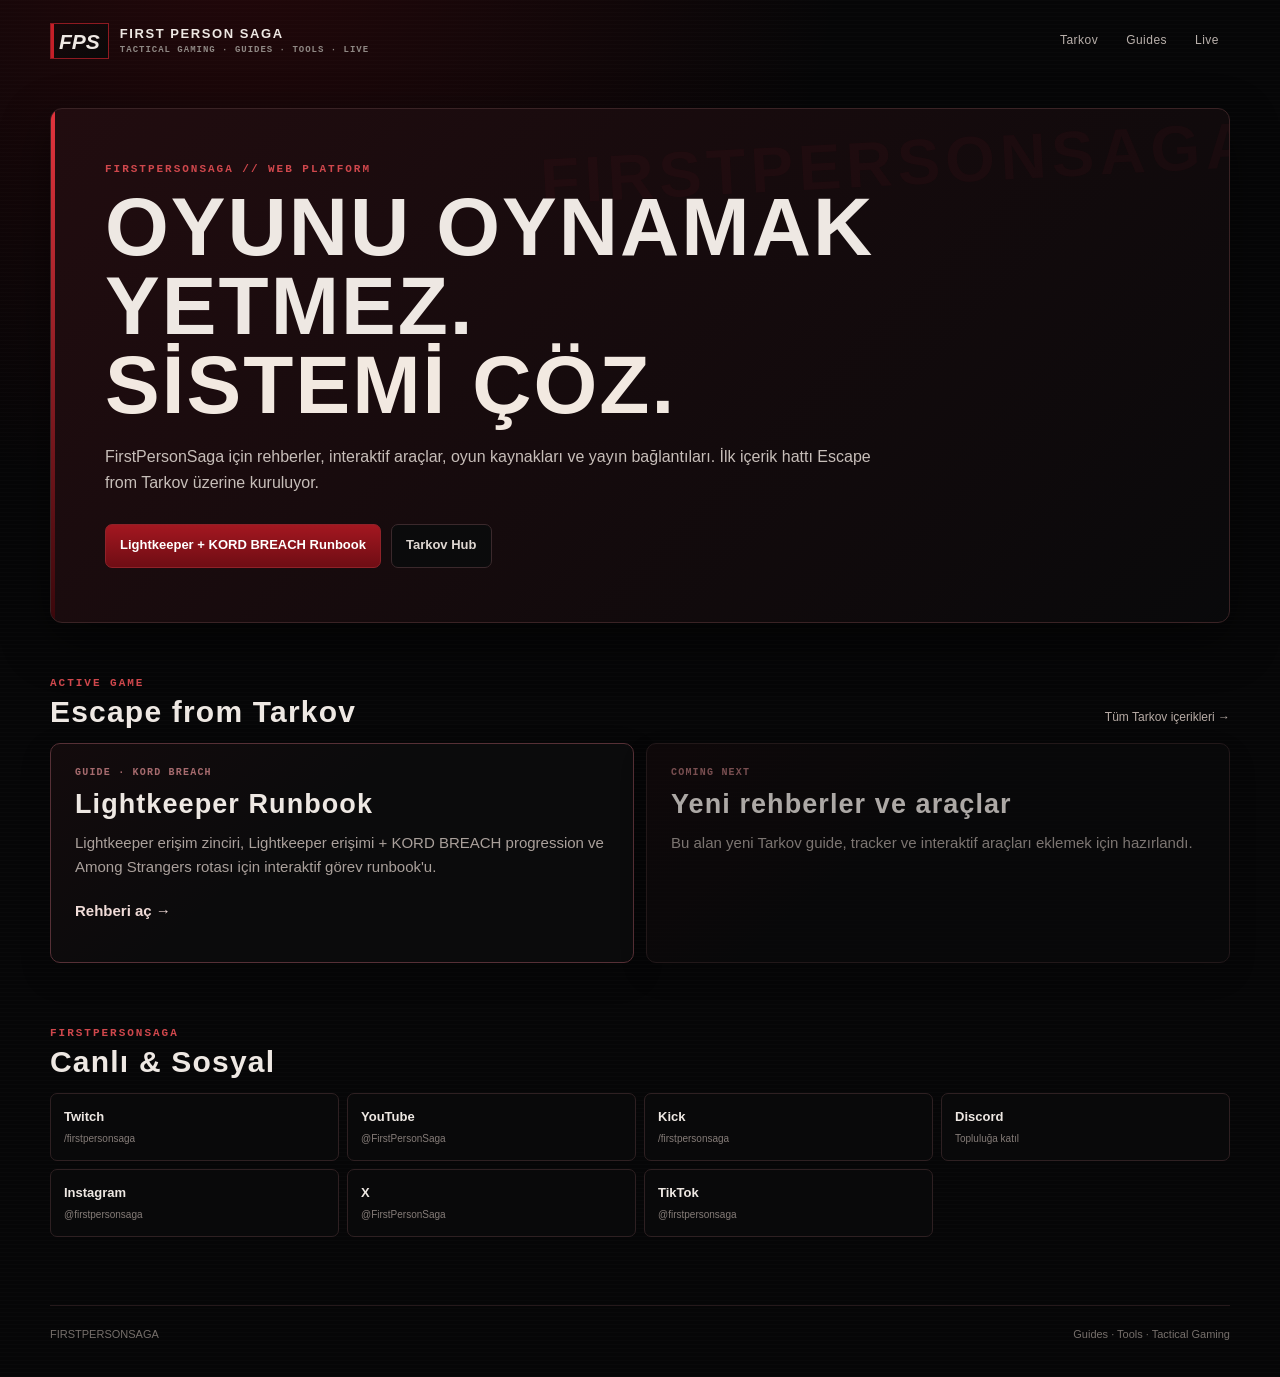
==== index.html @ 28909b8b "Initial FirstPersonSaga web platform Add homepage, Tarkov hub, guide structure, Vercel configuration" ====
<!DOCTYPE html>
<html lang="tr">
<head>
  <meta charset="utf-8">
  <meta name="viewport" content="width=device-width, initial-scale=1">
  <meta name="theme-color" content="#070708">
  <meta name="description" content="FirstPersonSaga — tactical gaming, rehberler, araçlar ve canlı yayınlar.">
  <title>FirstPersonSaga</title>
  <link rel="icon" href="/assets/images/favicon.svg" type="image/svg+xml">
  <link rel="stylesheet" href="/assets/css/site.css">
</head>
<body>
  <div class="noise" aria-hidden="true"></div>

  <header class="site-header">
    <a class="brand" href="/" aria-label="FirstPersonSaga ana sayfa">
      <span class="brand-mark">FPS</span>
      <span class="brand-copy">
        <strong>FIRST PERSON SAGA</strong>
        <small>TACTICAL GAMING · GUIDES · TOOLS · LIVE</small>
      </span>
    </a>

    <nav class="nav" aria-label="Ana menü">
      <a href="/tarkov/">Tarkov</a>
      <a href="/tarkov/guides/">Guides</a>
      <a href="#live">Live</a>
    </nav>
  </header>

  <main>
    <section class="hero">
      <div class="eyebrow">FIRSTPERSONSAGA // WEB PLATFORM</div>
      <h1>OYUNU OYNAMAK YETMEZ.<br><span>SİSTEMİ ÇÖZ.</span></h1>
      <p class="lede">
        FirstPersonSaga için rehberler, interaktif araçlar, oyun kaynakları ve yayın bağlantıları.
        İlk içerik hattı Escape from Tarkov üzerine kuruluyor.
      </p>

      <div class="hero-actions">
        <a class="btn primary" href="/tarkov/guides/lightkeeper-kord-breach">Lightkeeper + KORD BREACH Runbook</a>
        <a class="btn" href="/tarkov/">Tarkov Hub</a>
      </div>
    </section>

    <section class="section">
      <div class="section-head">
        <div>
          <div class="eyebrow">ACTIVE GAME</div>
          <h2>Escape from Tarkov</h2>
        </div>
        <a class="text-link" href="/tarkov/">Tüm Tarkov içerikleri →</a>
      </div>

      <div class="cards">
        <article class="card featured">
          <div class="card-kicker">GUIDE · KORD BREACH</div>
          <h3>Lightkeeper Runbook</h3>
          <p>
            Lightkeeper erişim zinciri, Lightkeeper erişimi + KORD BREACH progression ve Among Strangers rotası için
            interaktif görev runbook'u.
          </p>
          <a class="card-link" href="/tarkov/guides/lightkeeper-kord-breach">Rehberi aç →</a>
        </article>

        <article class="card muted-card">
          <div class="card-kicker">COMING NEXT</div>
          <h3>Yeni rehberler ve araçlar</h3>
          <p>
            Bu alan yeni Tarkov guide, tracker ve interaktif araçları eklemek için hazırlandı.
          </p>
        </article>
      </div>
    </section>

    <section class="section" id="live">
      <div class="section-head">
        <div>
          <div class="eyebrow">FIRSTPERSONSAGA</div>
          <h2>Canlı & Sosyal</h2>
        </div>
      </div>

      <div class="social-grid">
        <a href="https://www.twitch.tv/firstpersonsaga" target="_blank" rel="noopener"><b>Twitch</b><span>/firstpersonsaga</span></a>
        <a href="https://www.youtube.com/@FirstPersonSaga" target="_blank" rel="noopener"><b>YouTube</b><span>@FirstPersonSaga</span></a>
        <a href="https://kick.com/firstpersonsaga" target="_blank" rel="noopener"><b>Kick</b><span>/firstpersonsaga</span></a>
        <a href="https://discord.gg/invite/XKsRKC3hSW" target="_blank" rel="noopener"><b>Discord</b><span>Topluluğa katıl</span></a>
        <a href="https://www.instagram.com/firstpersonsaga/" target="_blank" rel="noopener"><b>Instagram</b><span>@firstpersonsaga</span></a>
        <a href="https://x.com/FirstPersonSaga" target="_blank" rel="noopener"><b>X</b><span>@FirstPersonSaga</span></a>
        <a href="https://www.tiktok.com/@firstpersonsaga" target="_blank" rel="noopener"><b>TikTok</b><span>@firstpersonsaga</span></a>
      </div>
    </section>
  </main>

  <footer class="site-footer">
    <span>FIRSTPERSONSAGA</span>
    <span>Guides · Tools · Tactical Gaming</span>
  </footer>
</body>
</html>
---- assets/css/site.css ----
:root{
  --bg:#060607;
  --panel:#0d0d0f;
  --panel2:#121013;
  --line:#312124;
  --line-hot:#6e252b;
  --text:#eee8e3;
  --muted:#9f9692;
  --red:#c51f28;
  --red-hot:#e3343d;
  --red-deep:#39070b;
  --shadow:0 18px 50px rgba(0,0,0,.48);
}

*{box-sizing:border-box}
html{scroll-behavior:smooth}
body{
  margin:0;
  min-height:100vh;
  color:var(--text);
  background:
    radial-gradient(circle at 18% -8%,rgba(145,12,21,.22),transparent 34%),
    linear-gradient(rgba(255,255,255,.012) 1px,transparent 1px),
    var(--bg);
  background-size:auto,100% 4px,auto;
  font:15px/1.6 "Bahnschrift","Segoe UI",Arial,sans-serif;
}
a{color:inherit}
.noise{
  position:fixed;
  inset:0;
  pointer-events:none;
  opacity:.07;
  background:repeating-linear-gradient(115deg,transparent 0 18px,rgba(255,255,255,.025) 18px 19px);
}

.site-header,
main,
.site-footer{
  width:min(1180px,calc(100% - 32px));
  margin-inline:auto;
}

.site-header{
  min-height:82px;
  display:flex;
  align-items:center;
  justify-content:space-between;
  gap:24px;
}

.brand{
  display:flex;
  align-items:center;
  gap:11px;
  text-decoration:none;
}
.brand-mark{
  display:grid;
  place-items:center;
  min-width:50px;
  height:36px;
  padding:0 8px;
  border:1px solid #8e1a21;
  background:linear-gradient(145deg,#18080a,#090909);
  box-shadow:inset 3px 0 var(--red);
  font:900 italic 21px/1 Impact,"Arial Narrow",sans-serif;
}
.brand-copy{
  display:flex;
  flex-direction:column;
  line-height:1.04;
}
.brand-copy strong{font-size:13px;letter-spacing:.12em}
.brand-copy small{
  margin-top:5px;
  color:#8f8884;
  font:700 9px/1 ui-monospace,Consolas,monospace;
  letter-spacing:.11em;
}

.nav{
  display:flex;
  align-items:center;
  gap:6px;
  flex-wrap:wrap;
}
.nav a{
  padding:8px 10px;
  color:#b9b0ab;
  text-decoration:none;
  border:1px solid transparent;
  border-radius:6px;
  font-size:12px;
  letter-spacing:.04em;
}
.nav a:hover,.nav a.active{
  border-color:#45272a;
  background:#0d090a;
  color:#fff;
}

.hero{
  position:relative;
  overflow:hidden;
  margin-top:26px;
  min-height:510px;
  display:flex;
  flex-direction:column;
  justify-content:center;
  padding:54px;
  border:1px solid #3a2325;
  border-radius:12px;
  background:
    linear-gradient(135deg,rgba(126,9,17,.18),rgba(0,0,0,.30)),
    var(--panel);
  box-shadow:var(--shadow);
}
.hero:before{
  content:"";
  position:absolute;
  left:0;top:0;bottom:0;
  width:4px;
  background:linear-gradient(var(--red-hot),var(--red-deep));
}
.hero:after{
  content:"FIRSTPERSONSAGA";
  position:absolute;
  right:-28px;
  top:22px;
  color:rgba(227,52,61,.045);
  font:900 64px/1 Impact,"Arial Narrow",sans-serif;
  letter-spacing:.08em;
  transform:rotate(-3deg);
}
.hero.compact{
  min-height:330px;
  padding-block:44px;
}
.eyebrow{
  position:relative;
  z-index:1;
  color:#cf474c;
  font:700 11px/1.2 ui-monospace,Consolas,monospace;
  letter-spacing:.18em;
}
h1,h2,h3{margin:0}
h1{
  position:relative;
  z-index:1;
  max-width:1000px;
  margin-top:12px;
  font:900 clamp(38px,7vw,82px)/.96 Impact,"Arial Narrow",sans-serif;
  letter-spacing:.025em;
}
h1 span{color:#f2e9e1}
.lede{
  position:relative;
  z-index:1;
  max-width:790px;
  margin:20px 0 0;
  color:#c7beb9;
  font-size:16px;
}
.hero-actions{
  position:relative;
  z-index:1;
  display:flex;
  gap:10px;
  flex-wrap:wrap;
  margin-top:28px;
}
.btn{
  display:inline-flex;
  align-items:center;
  justify-content:center;
  min-height:44px;
  padding:10px 14px;
  border:1px solid #3b292c;
  border-radius:7px;
  background:#0b0b0c;
  color:#ded6d1;
  text-decoration:none;
  font-weight:700;
  font-size:13px;
}
.btn:hover{border-color:#8a2b31;color:#fff}
.btn.primary{
  border-color:#8f2229;
  background:linear-gradient(180deg,#a31720,#6f0d14);
  color:#fff;
}

.section{padding:54px 0 10px}
.section-head{
  display:flex;
  align-items:flex-end;
  justify-content:space-between;
  gap:18px;
  margin-bottom:16px;
}
.section h2{
  margin-top:7px;
  font:900 30px/1 Impact,"Arial Narrow",sans-serif;
  letter-spacing:.04em;
}
.text-link{
  color:#b7aba5;
  text-decoration:none;
  font-size:12px;
}
.text-link:hover{color:#fff}

.cards{
  display:grid;
  grid-template-columns:repeat(2,minmax(0,1fr));
  gap:12px;
}
.card{
  min-height:220px;
  padding:24px;
  border:1px solid #2e2022;
  border-radius:10px;
  background:linear-gradient(140deg,rgba(116,11,17,.08),transparent 42%),#0b0b0c;
  box-shadow:0 12px 30px rgba(0,0,0,.22);
}
.card.featured{border-color:#563036}
.card-kicker{
  color:#a66b6e;
  font:700 10px/1 ui-monospace,Consolas,monospace;
  letter-spacing:.12em;
}
.card h3{
  margin-top:13px;
  font:900 27px/1 Impact,"Arial Narrow",sans-serif;
  letter-spacing:.04em;
}
.card p{
  max-width:600px;
  margin:13px 0 20px;
  color:#aaa09b;
}
.card-link{
  color:#f0dcd8;
  text-decoration:none;
  font-weight:700;
}
.card-link:hover{color:#ff787e}
.muted-card{opacity:.72}

.social-grid{
  display:grid;
  grid-template-columns:repeat(4,minmax(0,1fr));
  gap:8px;
}
.social-grid a{
  display:flex;
  flex-direction:column;
  gap:3px;
  padding:13px;
  border:1px solid #2e2022;
  border-radius:7px;
  background:#09090a;
  text-decoration:none;
}
.social-grid a:hover{border-color:#8c272e}
.social-grid b{font-size:13px}
.social-grid span{color:#857c78;font-size:10px}

.site-footer{
  display:flex;
  justify-content:space-between;
  gap:20px;
  margin-top:58px;
  padding:20px 0 34px;
  border-top:1px solid #25191b;
  color:#766f6b;
  font-size:11px;
}
.site-footer a{color:#998f89;text-decoration:none}

@media(max-width:800px){
  .site-header{align-items:flex-start;padding-top:18px;flex-direction:column}
  .nav{width:100%}
  .hero{min-height:430px;padding:32px 24px}
  .hero:after{font-size:40px}
  .cards{grid-template-columns:1fr}
  .social-grid{grid-template-columns:repeat(2,minmax(0,1fr))}
}

@media(max-width:500px){
  .site-header,main,.site-footer{width:min(100% - 20px,1180px)}
  .brand-copy small{display:none}
  .hero{margin-top:18px;padding:26px 18px;min-height:390px}
  h1{font-size:clamp(36px,13vw,60px)}
  .lede{font-size:14px}
  .section{padding-top:38px}
  .section-head{display:block}
  .text-link{display:inline-block;margin-top:10px}
  .social-grid{grid-template-columns:1fr 1fr}
  .site-footer{flex-direction:column}
}

@media(max-width:360px){
  .social-grid{grid-template-columns:1fr}
}
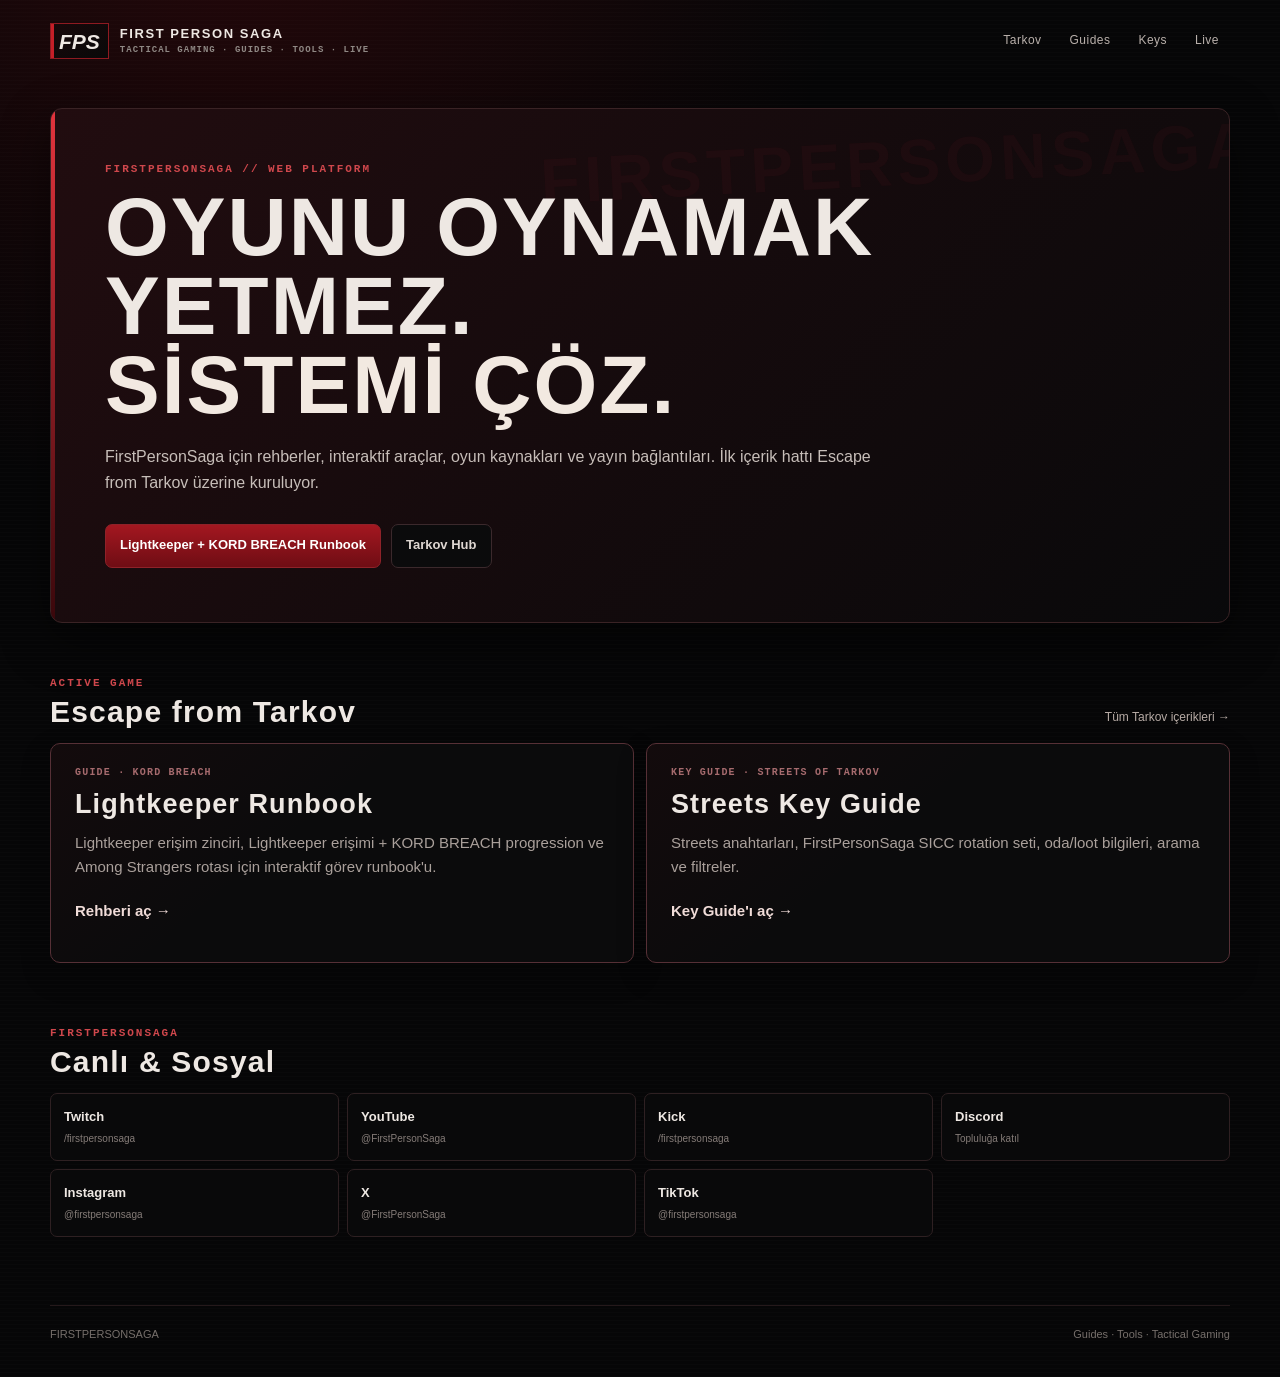
==== commit e7db99b5: "Add Tarkov Key Guide MVP Add Streets of Tarkov key guide, FirstPersonSaga rotation, search/filter UI" ====
--- a/index.html
+++ b/index.html
@@ -5,6 +5,7 @@
   <meta name="viewport" content="width=device-width, initial-scale=1">
   <meta name="theme-color" content="#070708">
   <meta name="description" content="FirstPersonSaga — tactical gaming, rehberler, araçlar ve canlı yayınlar.">
+  <script defer src="/_vercel/insights/script.js"></script>
   <title>FirstPersonSaga</title>
   <link rel="icon" href="/assets/images/favicon.svg" type="image/svg+xml">
   <link rel="stylesheet" href="/assets/css/site.css">
@@ -24,6 +25,7 @@
     <nav class="nav" aria-label="Ana menü">
       <a href="/tarkov/">Tarkov</a>
       <a href="/tarkov/guides/">Guides</a>
+      <a href="/tarkov/keys/">Keys</a>
       <a href="#live">Live</a>
     </nav>
   </header>
@@ -63,12 +65,11 @@
           <a class="card-link" href="/tarkov/guides/lightkeeper-kord-breach">Rehberi aç →</a>
         </article>
 
-        <article class="card muted-card">
-          <div class="card-kicker">COMING NEXT</div>
-          <h3>Yeni rehberler ve araçlar</h3>
-          <p>
-            Bu alan yeni Tarkov guide, tracker ve interaktif araçları eklemek için hazırlandı.
-          </p>
+        <article class="card featured">
+          <div class="card-kicker">KEY GUIDE · STREETS OF TARKOV</div>
+          <h3>Streets Key Guide</h3>
+          <p>Streets anahtarları, FirstPersonSaga SICC rotation seti, oda/loot bilgileri, arama ve filtreler.</p>
+          <a class="card-link" href="/tarkov/keys/streets-of-tarkov">Key Guide'ı aç →</a>
         </article>
       </div>
     </section>
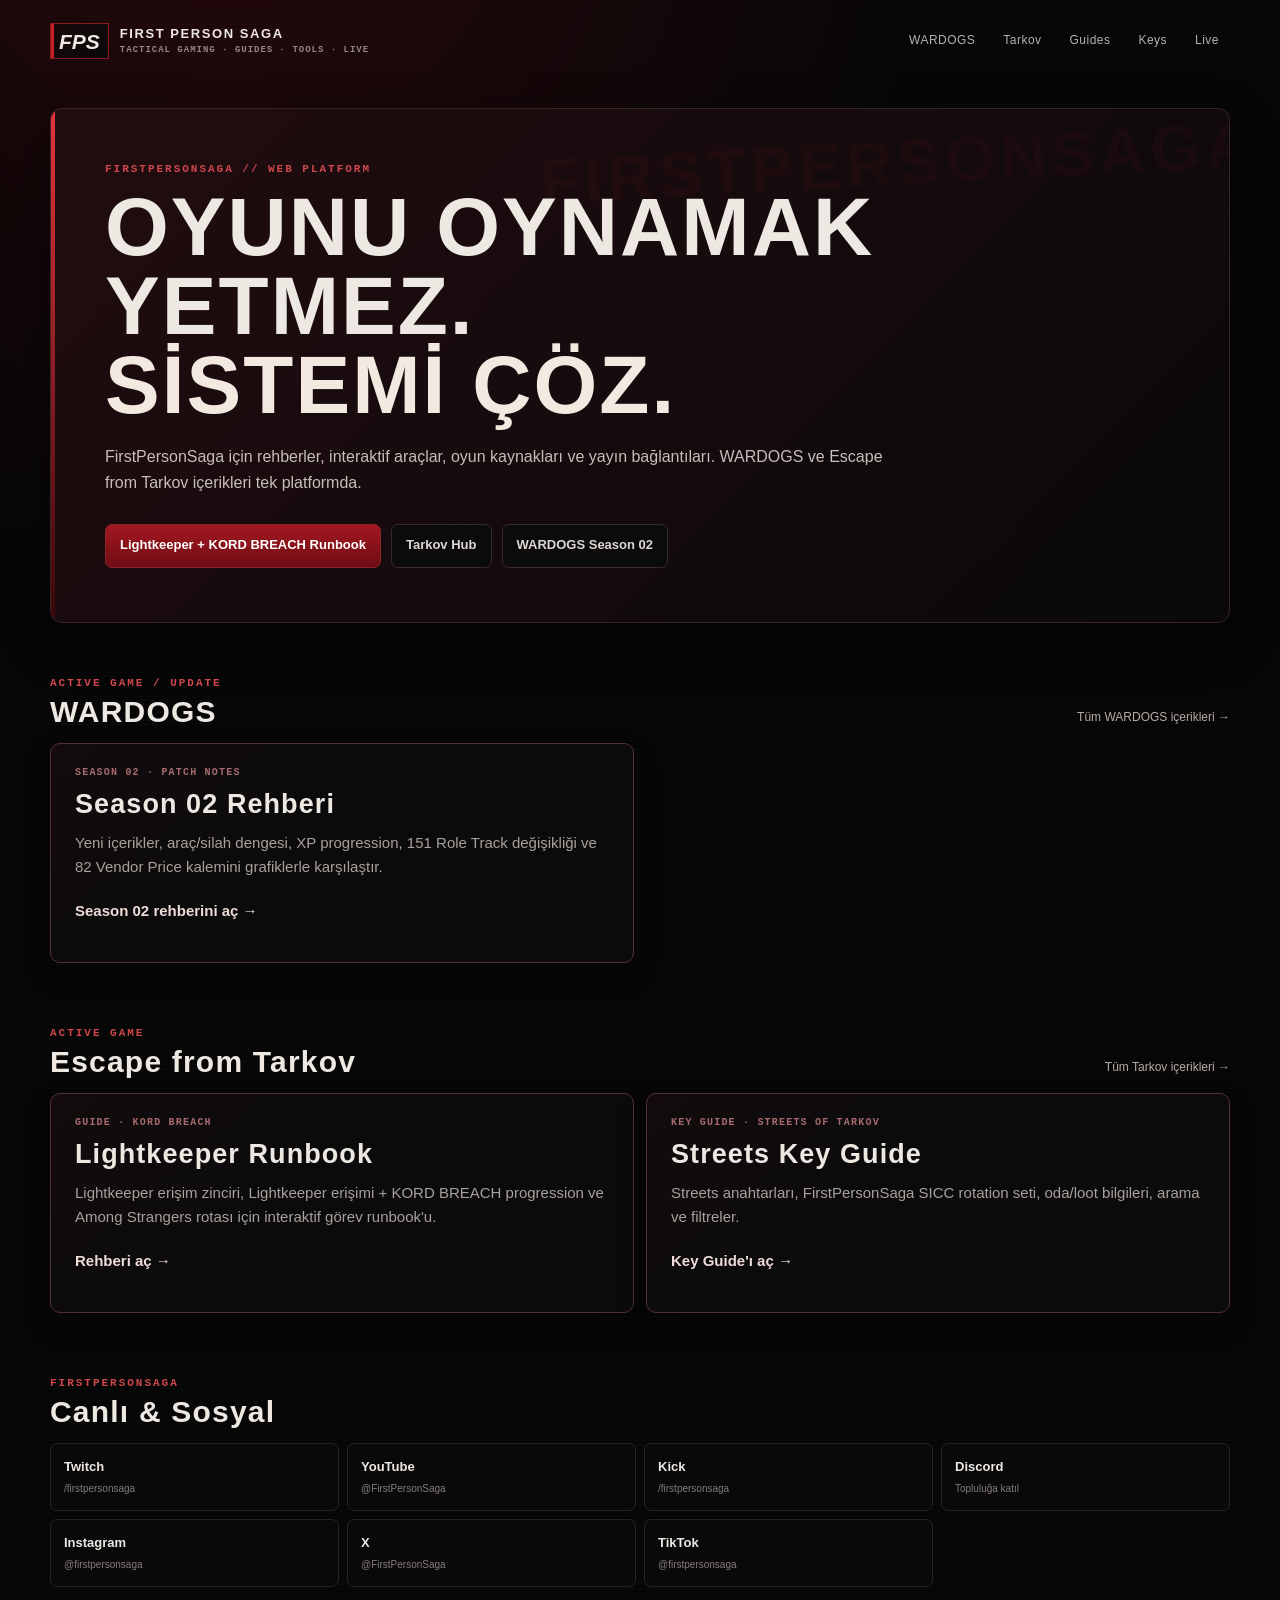
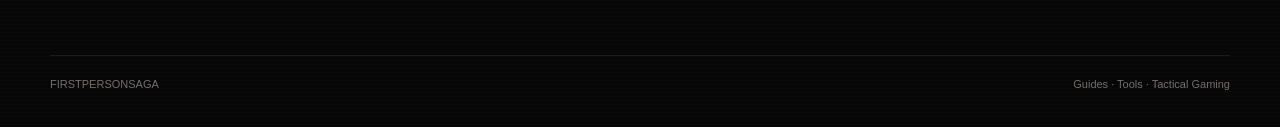
==== commit 1d975487: "feat: add WARDOGS Season 02 guide and game hub Added WARDOGS game hub and Season 02 patch notes guid" ====
--- a/index.html
+++ b/index.html
@@ -1,102 +1,90 @@
 <!DOCTYPE html>
+
 <html lang="tr">
 <head>
-  <meta charset="utf-8">
-  <meta name="viewport" content="width=device-width, initial-scale=1">
-  <meta name="theme-color" content="#070708">
-  <meta name="description" content="FirstPersonSaga — tactical gaming, rehberler, araçlar ve canlı yayınlar.">
-  <script defer src="/_vercel/insights/script.js"></script>
-  <title>FirstPersonSaga</title>
-  <link rel="icon" href="/assets/images/favicon.svg" type="image/svg+xml">
-  <link rel="stylesheet" href="/assets/css/site.css">
+<meta charset="utf-8"/>
+<meta content="width=device-width, initial-scale=1" name="viewport"/>
+<meta content="#070708" name="theme-color"/>
+<meta content="FirstPersonSaga — tactical gaming, rehberler, araçlar ve canlı yayınlar." name="description"/>
+<script defer="" src="/_vercel/insights/script.js"></script>
+<title>FirstPersonSaga</title>
+<link href="/assets/images/favicon.svg" rel="icon" type="image/svg+xml"/>
+<link href="/assets/css/site.css" rel="stylesheet"/>
 </head>
 <body>
-  <div class="noise" aria-hidden="true"></div>
-
-  <header class="site-header">
-    <a class="brand" href="/" aria-label="FirstPersonSaga ana sayfa">
-      <span class="brand-mark">FPS</span>
-      <span class="brand-copy">
-        <strong>FIRST PERSON SAGA</strong>
-        <small>TACTICAL GAMING · GUIDES · TOOLS · LIVE</small>
-      </span>
-    </a>
-
-    <nav class="nav" aria-label="Ana menü">
-      <a href="/tarkov/">Tarkov</a>
-      <a href="/tarkov/guides/">Guides</a>
-      <a href="/tarkov/keys/">Keys</a>
-      <a href="#live">Live</a>
-    </nav>
-  </header>
-
-  <main>
-    <section class="hero">
-      <div class="eyebrow">FIRSTPERSONSAGA // WEB PLATFORM</div>
-      <h1>OYUNU OYNAMAK YETMEZ.<br><span>SİSTEMİ ÇÖZ.</span></h1>
-      <p class="lede">
-        FirstPersonSaga için rehberler, interaktif araçlar, oyun kaynakları ve yayın bağlantıları.
-        İlk içerik hattı Escape from Tarkov üzerine kuruluyor.
-      </p>
-
-      <div class="hero-actions">
-        <a class="btn primary" href="/tarkov/guides/lightkeeper-kord-breach">Lightkeeper + KORD BREACH Runbook</a>
-        <a class="btn" href="/tarkov/">Tarkov Hub</a>
-      </div>
-    </section>
-
-    <section class="section">
-      <div class="section-head">
-        <div>
-          <div class="eyebrow">ACTIVE GAME</div>
-          <h2>Escape from Tarkov</h2>
-        </div>
-        <a class="text-link" href="/tarkov/">Tüm Tarkov içerikleri →</a>
-      </div>
-
-      <div class="cards">
-        <article class="card featured">
-          <div class="card-kicker">GUIDE · KORD BREACH</div>
-          <h3>Lightkeeper Runbook</h3>
-          <p>
+<div aria-hidden="true" class="noise"></div>
+<header class="site-header">
+<a aria-label="FirstPersonSaga ana sayfa" class="brand" href="/">
+<span class="brand-mark">FPS</span>
+<span class="brand-copy">
+<strong>FIRST PERSON SAGA</strong>
+<small>TACTICAL GAMING · GUIDES · TOOLS · LIVE</small>
+</span>
+</a>
+<nav aria-label="Ana menü" class="nav"><a href="/wardogs/">WARDOGS</a>
+<a href="/tarkov/">Tarkov</a>
+<a href="/tarkov/guides/">Guides</a>
+<a href="/tarkov/keys/">Keys</a>
+<a href="#live">Live</a>
+</nav>
+</header>
+<main>
+<section class="hero">
+<div class="eyebrow">FIRSTPERSONSAGA // WEB PLATFORM</div>
+<h1>OYUNU OYNAMAK YETMEZ.<br/><span>SİSTEMİ ÇÖZ.</span></h1>
+<p class="lede">FirstPersonSaga için rehberler, interaktif araçlar, oyun kaynakları ve yayın bağlantıları. WARDOGS ve Escape from Tarkov içerikleri tek platformda.</p>
+<div class="hero-actions">
+<a class="btn primary" href="/tarkov/guides/lightkeeper-kord-breach">Lightkeeper + KORD BREACH Runbook</a>
+<a class="btn" href="/tarkov/">Tarkov Hub</a>
+<a class="btn" href="/wardogs/season-2/">WARDOGS Season 02</a></div>
+</section>
+<section class="section"><div class="section-head"><div><div class="eyebrow">ACTIVE GAME / UPDATE</div><h2>WARDOGS</h2></div><a class="text-link" href="/wardogs/">Tüm WARDOGS içerikleri →</a></div><div class="cards"><article class="card featured"><div class="card-kicker">SEASON 02 · PATCH NOTES</div><h3>Season 02 Rehberi</h3><p>Yeni içerikler, araç/silah dengesi, XP progression, 151 Role Track değişikliği ve 82 Vendor Price kalemini grafiklerle karşılaştır.</p><a class="card-link" href="/wardogs/season-2/">Season 02 rehberini aç →</a></article></div></section><section class="section">
+<div class="section-head">
+<div>
+<div class="eyebrow">ACTIVE GAME</div>
+<h2>Escape from Tarkov</h2>
+</div>
+<a class="text-link" href="/tarkov/">Tüm Tarkov içerikleri →</a>
+</div>
+<div class="cards">
+<article class="card featured">
+<div class="card-kicker">GUIDE · KORD BREACH</div>
+<h3>Lightkeeper Runbook</h3>
+<p>
             Lightkeeper erişim zinciri, Lightkeeper erişimi + KORD BREACH progression ve Among Strangers rotası için
             interaktif görev runbook'u.
           </p>
-          <a class="card-link" href="/tarkov/guides/lightkeeper-kord-breach">Rehberi aç →</a>
-        </article>
-
-        <article class="card featured">
-          <div class="card-kicker">KEY GUIDE · STREETS OF TARKOV</div>
-          <h3>Streets Key Guide</h3>
-          <p>Streets anahtarları, FirstPersonSaga SICC rotation seti, oda/loot bilgileri, arama ve filtreler.</p>
-          <a class="card-link" href="/tarkov/keys/streets-of-tarkov">Key Guide'ı aç →</a>
-        </article>
-      </div>
-    </section>
-
-    <section class="section" id="live">
-      <div class="section-head">
-        <div>
-          <div class="eyebrow">FIRSTPERSONSAGA</div>
-          <h2>Canlı & Sosyal</h2>
-        </div>
-      </div>
-
-      <div class="social-grid">
-        <a href="https://www.twitch.tv/firstpersonsaga" target="_blank" rel="noopener"><b>Twitch</b><span>/firstpersonsaga</span></a>
-        <a href="https://www.youtube.com/@FirstPersonSaga" target="_blank" rel="noopener"><b>YouTube</b><span>@FirstPersonSaga</span></a>
-        <a href="https://kick.com/firstpersonsaga" target="_blank" rel="noopener"><b>Kick</b><span>/firstpersonsaga</span></a>
-        <a href="https://discord.gg/invite/XKsRKC3hSW" target="_blank" rel="noopener"><b>Discord</b><span>Topluluğa katıl</span></a>
-        <a href="https://www.instagram.com/firstpersonsaga/" target="_blank" rel="noopener"><b>Instagram</b><span>@firstpersonsaga</span></a>
-        <a href="https://x.com/FirstPersonSaga" target="_blank" rel="noopener"><b>X</b><span>@FirstPersonSaga</span></a>
-        <a href="https://www.tiktok.com/@firstpersonsaga" target="_blank" rel="noopener"><b>TikTok</b><span>@firstpersonsaga</span></a>
-      </div>
-    </section>
-  </main>
-
-  <footer class="site-footer">
-    <span>FIRSTPERSONSAGA</span>
-    <span>Guides · Tools · Tactical Gaming</span>
-  </footer>
+<a class="card-link" href="/tarkov/guides/lightkeeper-kord-breach">Rehberi aç →</a>
+</article>
+<article class="card featured">
+<div class="card-kicker">KEY GUIDE · STREETS OF TARKOV</div>
+<h3>Streets Key Guide</h3>
+<p>Streets anahtarları, FirstPersonSaga SICC rotation seti, oda/loot bilgileri, arama ve filtreler.</p>
+<a class="card-link" href="/tarkov/keys/streets-of-tarkov">Key Guide'ı aç →</a>
+</article>
+</div>
+</section>
+<section class="section" id="live">
+<div class="section-head">
+<div>
+<div class="eyebrow">FIRSTPERSONSAGA</div>
+<h2>Canlı &amp; Sosyal</h2>
+</div>
+</div>
+<div class="social-grid">
+<a href="https://www.twitch.tv/firstpersonsaga" rel="noopener" target="_blank"><b>Twitch</b><span>/firstpersonsaga</span></a>
+<a href="https://www.youtube.com/@FirstPersonSaga" rel="noopener" target="_blank"><b>YouTube</b><span>@FirstPersonSaga</span></a>
+<a href="https://kick.com/firstpersonsaga" rel="noopener" target="_blank"><b>Kick</b><span>/firstpersonsaga</span></a>
+<a href="https://discord.gg/invite/XKsRKC3hSW" rel="noopener" target="_blank"><b>Discord</b><span>Topluluğa katıl</span></a>
+<a href="https://www.instagram.com/firstpersonsaga/" rel="noopener" target="_blank"><b>Instagram</b><span>@firstpersonsaga</span></a>
+<a href="https://x.com/FirstPersonSaga" rel="noopener" target="_blank"><b>X</b><span>@FirstPersonSaga</span></a>
+<a href="https://www.tiktok.com/@firstpersonsaga" rel="noopener" target="_blank"><b>TikTok</b><span>@firstpersonsaga</span></a>
+</div>
+</section>
+</main>
+<footer class="site-footer">
+<span>FIRSTPERSONSAGA</span>
+<span>Guides · Tools · Tactical Gaming</span>
+</footer>
 </body>
 </html>
--- a/assets/css/site.css
+++ b/assets/css/site.css
@@ -64,7 +64,7 @@
   border:1px solid #8e1a21;
   background:linear-gradient(145deg,#18080a,#090909);
   box-shadow:inset 3px 0 var(--red);
-  font:900 italic 21px/1 Impact,"Arial Narrow",sans-serif;
+  font:900 italic 21px/1 Montserrat,"Arial Narrow",sans-serif;
 }
 .brand-copy{
   display:flex;
@@ -129,7 +129,7 @@
   right:-28px;
   top:22px;
   color:rgba(227,52,61,.045);
-  font:900 64px/1 Impact,"Arial Narrow",sans-serif;
+  font:900 64px/1 Montserrat,"Arial Narrow",sans-serif;
   letter-spacing:.08em;
   transform:rotate(-3deg);
 }
@@ -150,7 +150,7 @@
   z-index:1;
   max-width:1000px;
   margin-top:12px;
-  font:900 clamp(38px,7vw,82px)/.96 Impact,"Arial Narrow",sans-serif;
+  font:900 clamp(38px,7vw,82px)/.96 Montserrat,"Arial Narrow",sans-serif;
   letter-spacing:.025em;
 }
 h1 span{color:#f2e9e1}
@@ -201,7 +201,7 @@
 }
 .section h2{
   margin-top:7px;
-  font:900 30px/1 Impact,"Arial Narrow",sans-serif;
+  font:900 30px/1 Montserrat,"Arial Narrow",sans-serif;
   letter-spacing:.04em;
 }
 .text-link{
@@ -232,7 +232,7 @@
 }
 .card h3{
   margin-top:13px;
-  font:900 27px/1 Impact,"Arial Narrow",sans-serif;
+  font:900 27px/1 Montserrat,"Arial Narrow",sans-serif;
   letter-spacing:.04em;
 }
 .card p{
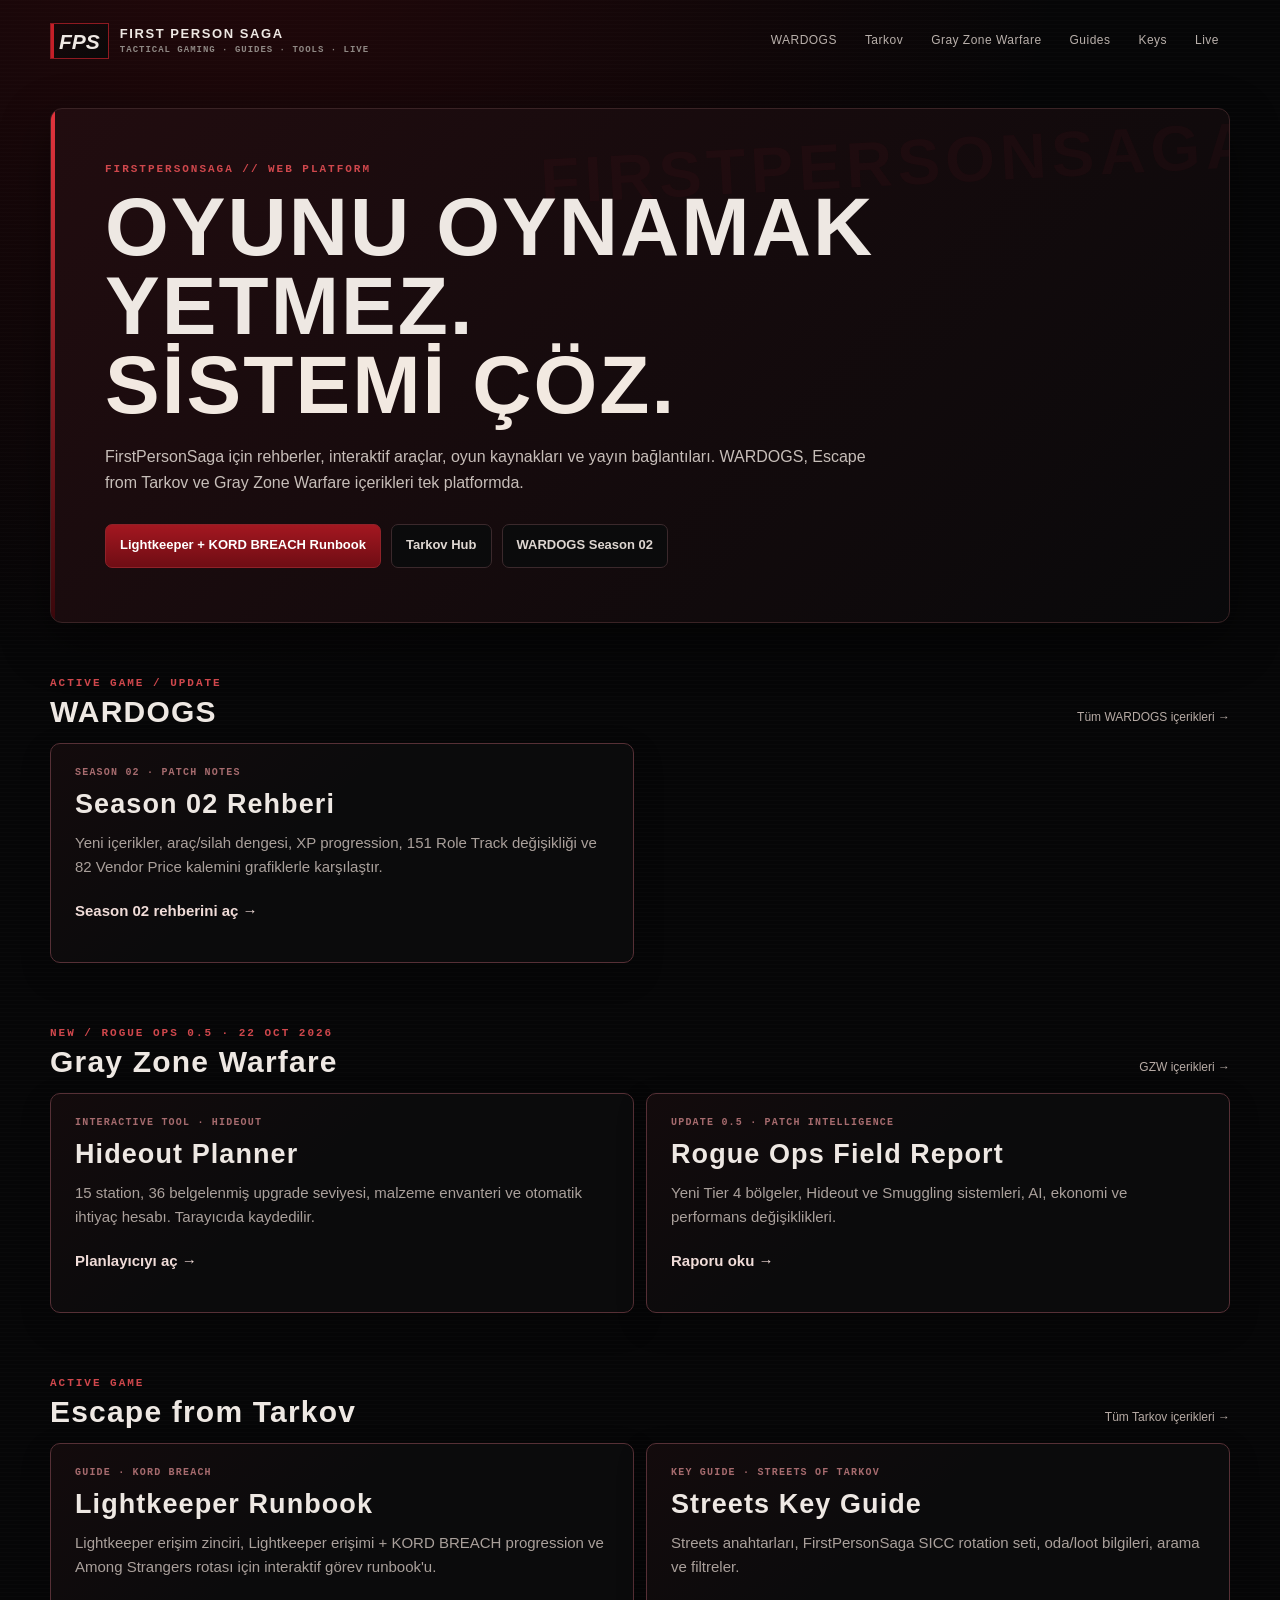
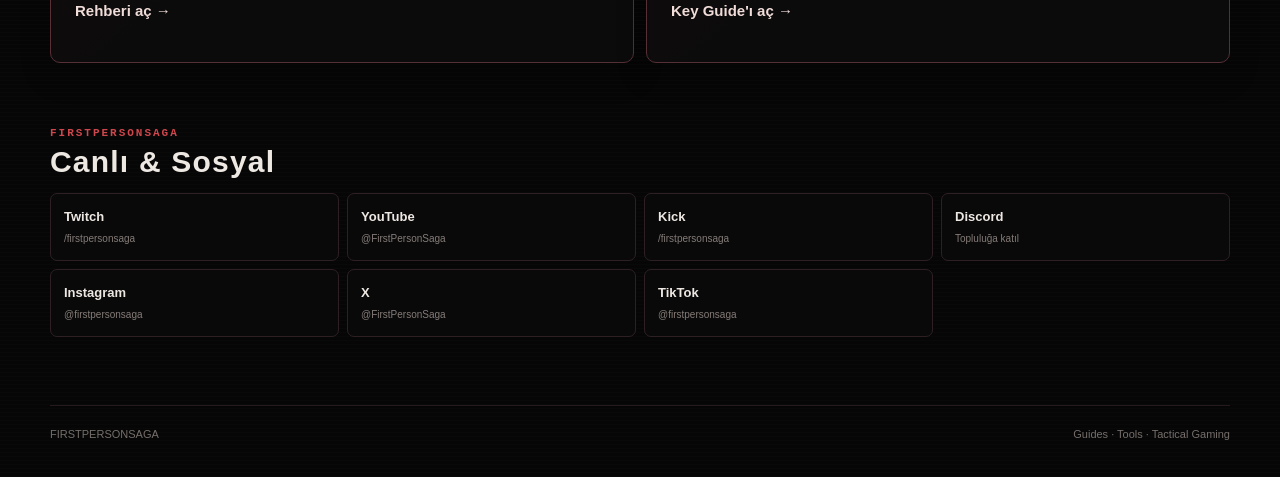
==== commit ae419183: "Wardogs Season 3 patch notes have been added" ====
--- a/index.html
+++ b/index.html
@@ -22,7 +22,7 @@
 </span>
 </a>
 <nav aria-label="Ana menü" class="nav"><a href="/wardogs/">WARDOGS</a>
-<a href="/tarkov/">Tarkov</a>
+<a href="/tarkov/">Tarkov</a><a href="/gray-zone-warfare/">Gray Zone Warfare</a>
 <a href="/tarkov/guides/">Guides</a>
 <a href="/tarkov/keys/">Keys</a>
 <a href="#live">Live</a>
@@ -32,13 +32,13 @@
 <section class="hero">
 <div class="eyebrow">FIRSTPERSONSAGA // WEB PLATFORM</div>
 <h1>OYUNU OYNAMAK YETMEZ.<br/><span>SİSTEMİ ÇÖZ.</span></h1>
-<p class="lede">FirstPersonSaga için rehberler, interaktif araçlar, oyun kaynakları ve yayın bağlantıları. WARDOGS ve Escape from Tarkov içerikleri tek platformda.</p>
+<p class="lede">FirstPersonSaga için rehberler, interaktif araçlar, oyun kaynakları ve yayın bağlantıları. WARDOGS, Escape from Tarkov ve Gray Zone Warfare içerikleri tek platformda.</p>
 <div class="hero-actions">
 <a class="btn primary" href="/tarkov/guides/lightkeeper-kord-breach">Lightkeeper + KORD BREACH Runbook</a>
 <a class="btn" href="/tarkov/">Tarkov Hub</a>
 <a class="btn" href="/wardogs/season-2/">WARDOGS Season 02</a></div>
 </section>
-<section class="section"><div class="section-head"><div><div class="eyebrow">ACTIVE GAME / UPDATE</div><h2>WARDOGS</h2></div><a class="text-link" href="/wardogs/">Tüm WARDOGS içerikleri →</a></div><div class="cards"><article class="card featured"><div class="card-kicker">SEASON 02 · PATCH NOTES</div><h3>Season 02 Rehberi</h3><p>Yeni içerikler, araç/silah dengesi, XP progression, 151 Role Track değişikliği ve 82 Vendor Price kalemini grafiklerle karşılaştır.</p><a class="card-link" href="/wardogs/season-2/">Season 02 rehberini aç →</a></article></div></section><section class="section">
+<section class="section"><div class="section-head"><div><div class="eyebrow">ACTIVE GAME / UPDATE</div><h2>WARDOGS</h2></div><a class="text-link" href="/wardogs/">Tüm WARDOGS içerikleri →</a></div><div class="cards"><article class="card featured"><div class="card-kicker">SEASON 02 · PATCH NOTES</div><h3>Season 02 Rehberi</h3><p>Yeni içerikler, araç/silah dengesi, XP progression, 151 Role Track değişikliği ve 82 Vendor Price kalemini grafiklerle karşılaştır.</p><a class="card-link" href="/wardogs/season-2/">Season 02 rehberini aç →</a></article></div></section><section class="section"><div class="section-head"><div><div class="eyebrow">NEW / ROGUE OPS 0.5 · 22 OCT 2026</div><h2>Gray Zone Warfare</h2></div><a class="text-link" href="/gray-zone-warfare/">GZW içerikleri →</a></div><div class="cards"><article class="card featured"><div class="card-kicker">INTERACTIVE TOOL · HIDEOUT</div><h3>Hideout Planner</h3><p>15 station, 36 belgelenmiş upgrade seviyesi, malzeme envanteri ve otomatik ihtiyaç hesabı. Tarayıcıda kaydedilir.</p><a class="card-link" href="/gray-zone-warfare/hideout/">Planlayıcıyı aç →</a></article><article class="card featured"><div class="card-kicker">UPDATE 0.5 · PATCH INTELLIGENCE</div><h3>Rogue Ops Field Report</h3><p>Yeni Tier 4 bölgeler, Hideout ve Smuggling sistemleri, AI, ekonomi ve performans değişiklikleri.</p><a class="card-link" href="/gray-zone-warfare/rogue-ops/">Raporu oku →</a></article></div></section><section class="section">
 <div class="section-head">
 <div>
 <div class="eyebrow">ACTIVE GAME</div>
